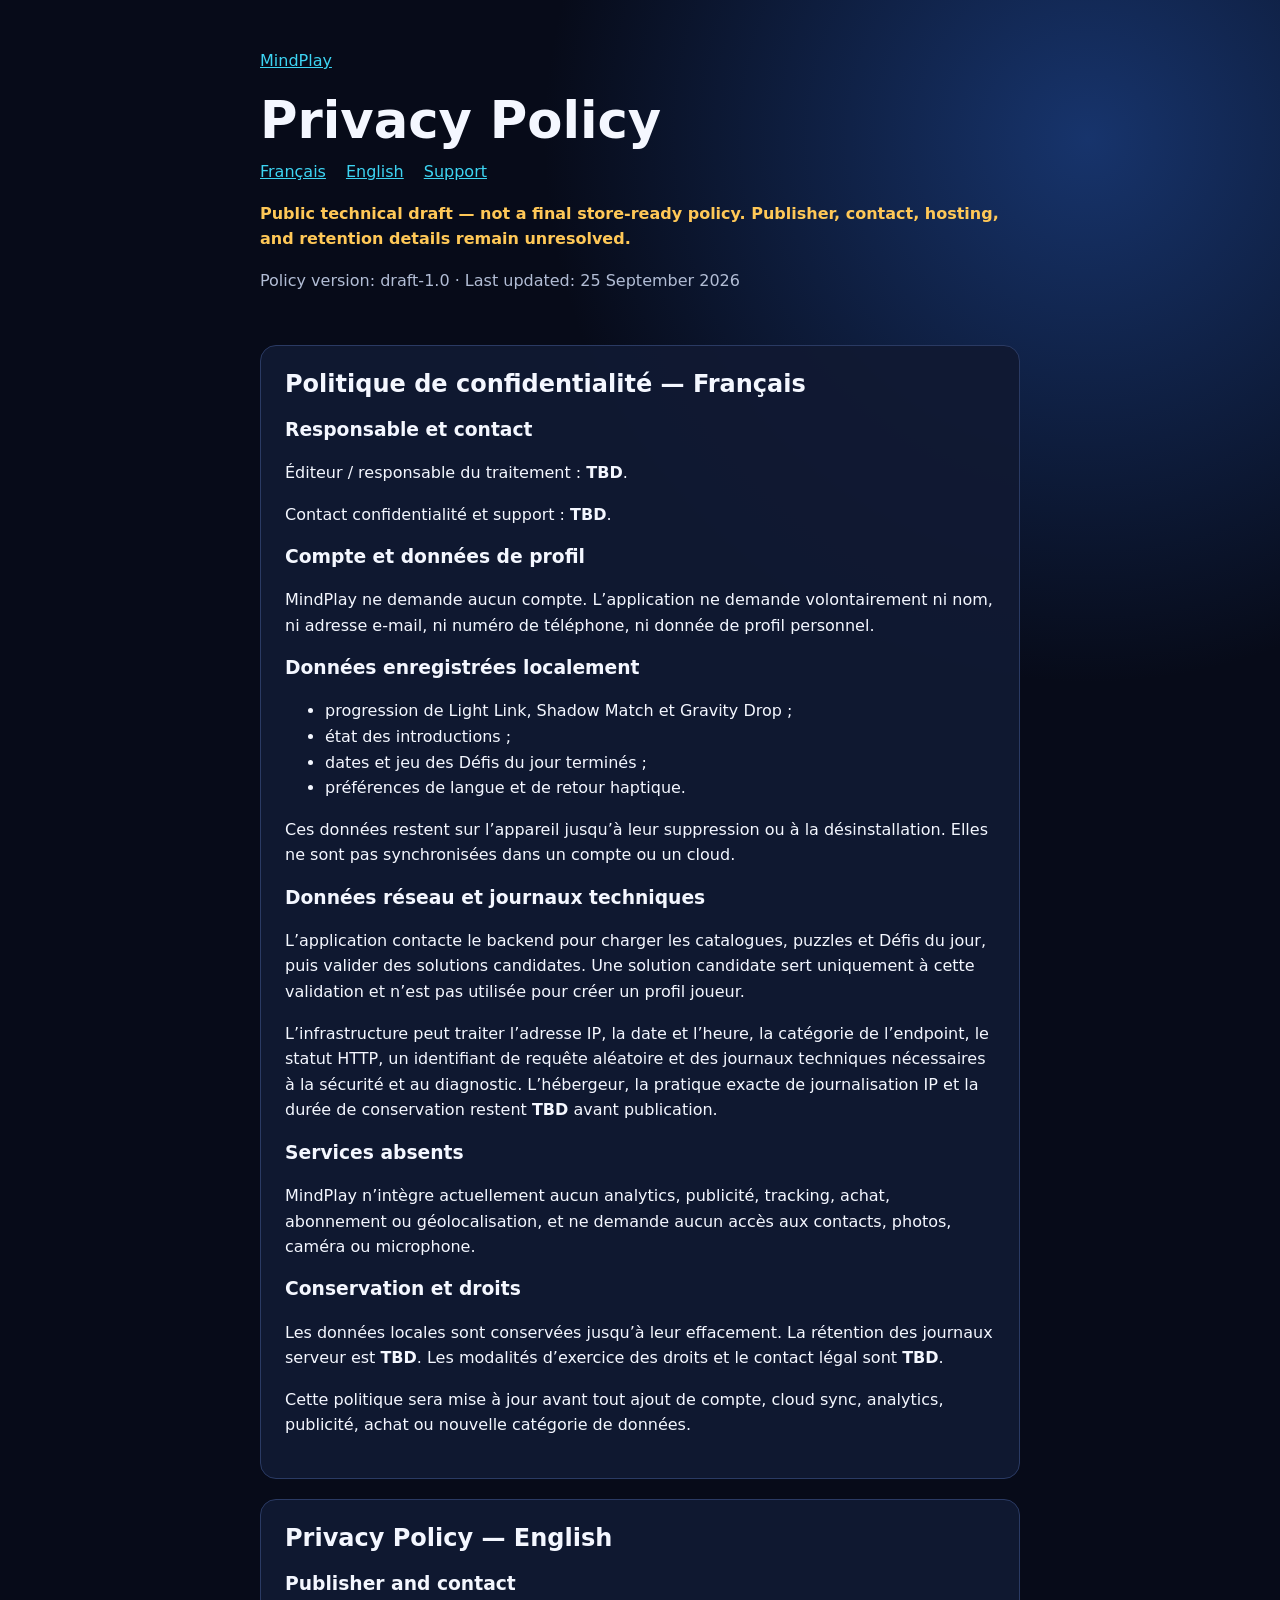
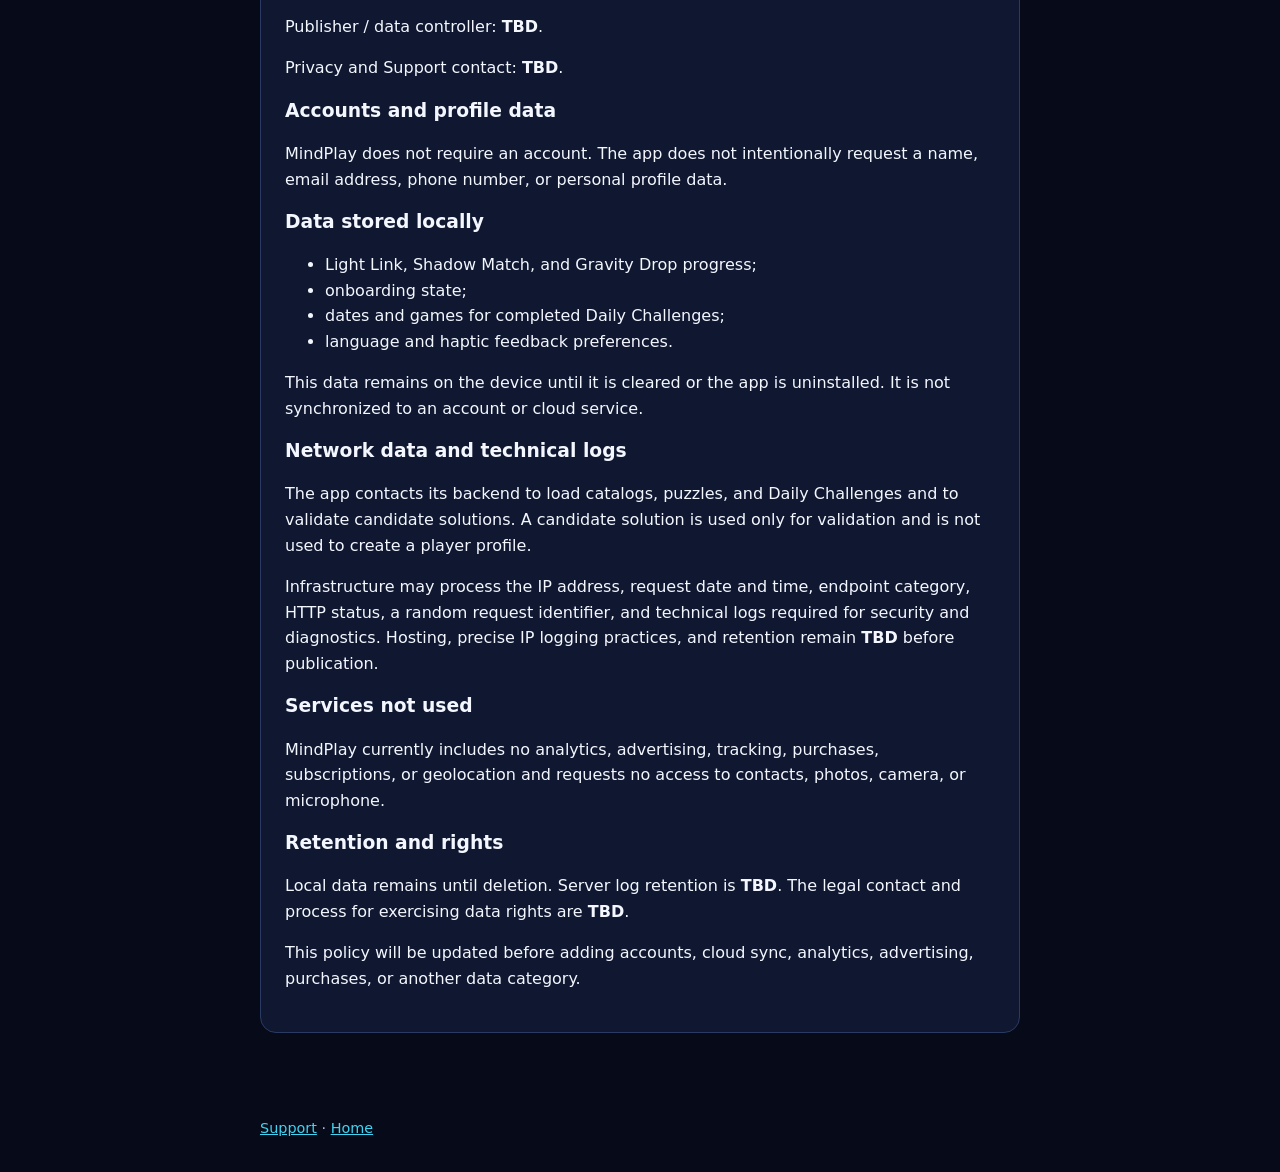
==== privacy/index.html @ 1271803f "Publish MindPlay legal and support pages" ====
<!doctype html>
<html lang="fr">
  <head>
    <meta charset="utf-8">
    <meta name="viewport" content="width=device-width, initial-scale=1">
    <meta name="description" content="Politique de confidentialité MindPlay en français et en anglais.">
    <meta name="robots" content="noindex, nofollow">
    <title>MindPlay — Privacy Policy</title>
    <link rel="stylesheet" href="../assets/styles.css">
  </head>
  <body>
    <header>
      <p class="eyebrow"><a href="../">MindPlay</a></p>
      <h1>Privacy Policy</h1>
      <nav aria-label="Legal navigation">
        <a href="#fr" hreflang="fr">Français</a>
        <a href="#en" hreflang="en">English</a>
        <a href="../support/">Support</a>
      </nav>
      <p class="status">
        Public technical draft — not a final store-ready policy. Publisher,
        contact, hosting, and retention details remain unresolved.
      </p>
      <p class="meta">Policy version: draft-1.0 · Last updated: 25 September 2026</p>
    </header>
    <main>
      <section id="fr" lang="fr">
        <h2>Politique de confidentialité — Français</h2>
        <h3>Responsable et contact</h3>
        <p>Éditeur / responsable du traitement : <strong>TBD</strong>.</p>
        <p>Contact confidentialité et support : <strong>TBD</strong>.</p>

        <h3>Compte et données de profil</h3>
        <p>
          MindPlay ne demande aucun compte. L’application ne demande
          volontairement ni nom, ni adresse e-mail, ni numéro de téléphone, ni
          donnée de profil personnel.
        </p>

        <h3>Données enregistrées localement</h3>
        <ul>
          <li>progression de Light Link, Shadow Match et Gravity Drop ;</li>
          <li>état des introductions ;</li>
          <li>dates et jeu des Défis du jour terminés ;</li>
          <li>préférences de langue et de retour haptique.</li>
        </ul>
        <p>
          Ces données restent sur l’appareil jusqu’à leur suppression ou à la
          désinstallation. Elles ne sont pas synchronisées dans un compte ou un
          cloud.
        </p>

        <h3>Données réseau et journaux techniques</h3>
        <p>
          L’application contacte le backend pour charger les catalogues,
          puzzles et Défis du jour, puis valider des solutions candidates. Une
          solution candidate sert uniquement à cette validation et n’est pas
          utilisée pour créer un profil joueur.
        </p>
        <p>
          L’infrastructure peut traiter l’adresse IP, la date et l’heure, la
          catégorie de l’endpoint, le statut HTTP, un identifiant de requête
          aléatoire et des journaux techniques nécessaires à la sécurité et au
          diagnostic. L’hébergeur, la pratique exacte de journalisation IP et
          la durée de conservation restent <strong>TBD</strong> avant publication.
        </p>

        <h3>Services absents</h3>
        <p>
          MindPlay n’intègre actuellement aucun analytics, publicité, tracking,
          achat, abonnement ou géolocalisation, et ne demande aucun accès aux
          contacts, photos, caméra ou microphone.
        </p>

        <h3>Conservation et droits</h3>
        <p>
          Les données locales sont conservées jusqu’à leur effacement. La
          rétention des journaux serveur est <strong>TBD</strong>. Les modalités
          d’exercice des droits et le contact légal sont <strong>TBD</strong>.
        </p>
        <p>
          Cette politique sera mise à jour avant tout ajout de compte, cloud
          sync, analytics, publicité, achat ou nouvelle catégorie de données.
        </p>
      </section>

      <section id="en" lang="en">
        <h2>Privacy Policy — English</h2>
        <h3>Publisher and contact</h3>
        <p>Publisher / data controller: <strong>TBD</strong>.</p>
        <p>Privacy and Support contact: <strong>TBD</strong>.</p>

        <h3>Accounts and profile data</h3>
        <p>
          MindPlay does not require an account. The app does not intentionally
          request a name, email address, phone number, or personal profile data.
        </p>

        <h3>Data stored locally</h3>
        <ul>
          <li>Light Link, Shadow Match, and Gravity Drop progress;</li>
          <li>onboarding state;</li>
          <li>dates and games for completed Daily Challenges;</li>
          <li>language and haptic feedback preferences.</li>
        </ul>
        <p>
          This data remains on the device until it is cleared or the app is
          uninstalled. It is not synchronized to an account or cloud service.
        </p>

        <h3>Network data and technical logs</h3>
        <p>
          The app contacts its backend to load catalogs, puzzles, and Daily
          Challenges and to validate candidate solutions. A candidate solution
          is used only for validation and is not used to create a player profile.
        </p>
        <p>
          Infrastructure may process the IP address, request date and time,
          endpoint category, HTTP status, a random request identifier, and
          technical logs required for security and diagnostics. Hosting,
          precise IP logging practices, and retention remain <strong>TBD</strong>
          before publication.
        </p>

        <h3>Services not used</h3>
        <p>
          MindPlay currently includes no analytics, advertising, tracking,
          purchases, subscriptions, or geolocation and requests no access to
          contacts, photos, camera, or microphone.
        </p>

        <h3>Retention and rights</h3>
        <p>
          Local data remains until deletion. Server log retention is
          <strong>TBD</strong>. The legal contact and process for exercising data
          rights are <strong>TBD</strong>.
        </p>
        <p>
          This policy will be updated before adding accounts, cloud sync,
          analytics, advertising, purchases, or another data category.
        </p>
      </section>
    </main>
    <footer><a href="../support/">Support</a> · <a href="../">Home</a></footer>
  </body>
</html>
---- assets/styles.css ----
:root {
  color-scheme: dark;
  --background: #070b19;
  --surface: #101932;
  --surface-soft: #142142;
  --text: #f4f7ff;
  --muted: #b2bdd5;
  --accent: #3dd5f3;
  --border: #2a3a63;
  --warning: #ffc857;
}

* {
  box-sizing: border-box;
}

html {
  background: var(--background);
  font-family: Inter, ui-sans-serif, system-ui, -apple-system, BlinkMacSystemFont,
    "Segoe UI", sans-serif;
  line-height: 1.6;
}

body {
  margin: 0;
  color: var(--text);
  background:
    radial-gradient(circle at 85% 5%, #17346c 0, transparent 34rem),
    var(--background);
}

a {
  color: var(--accent);
}

a:focus-visible {
  outline: 3px solid var(--warning);
  outline-offset: 3px;
}

header,
main,
footer {
  width: min(100% - 2rem, 760px);
  margin-inline: auto;
}

header {
  padding-block: 2rem 1rem;
}

nav {
  display: flex;
  flex-wrap: wrap;
  gap: 0.75rem 1.25rem;
}

main {
  padding-bottom: 3rem;
}

section,
.card {
  margin-block: 1.25rem;
  padding: clamp(1rem, 3vw, 1.5rem);
  background: color-mix(in srgb, var(--surface) 94%, transparent);
  border: 1px solid var(--border);
  border-radius: 1rem;
}

h1,
h2,
h3 {
  line-height: 1.2;
}

h1 {
  font-size: clamp(2rem, 8vw, 3.2rem);
  margin-block: 0.5rem;
}

h2 {
  margin-top: 0;
}

.eyebrow,
.meta,
footer {
  color: var(--muted);
}

.status {
  color: var(--warning);
  font-weight: 700;
}

.language-links {
  display: flex;
  gap: 1rem;
  margin-block: 1rem;
}

dt {
  font-weight: 700;
}

dd {
  margin: 0 0 1rem;
}

footer {
  padding-block: 1rem 2rem;
  font-size: 0.9rem;
}

@media (max-width: 420px) {
  header,
  main,
  footer {
    width: min(100% - 1.25rem, 760px);
  }
}
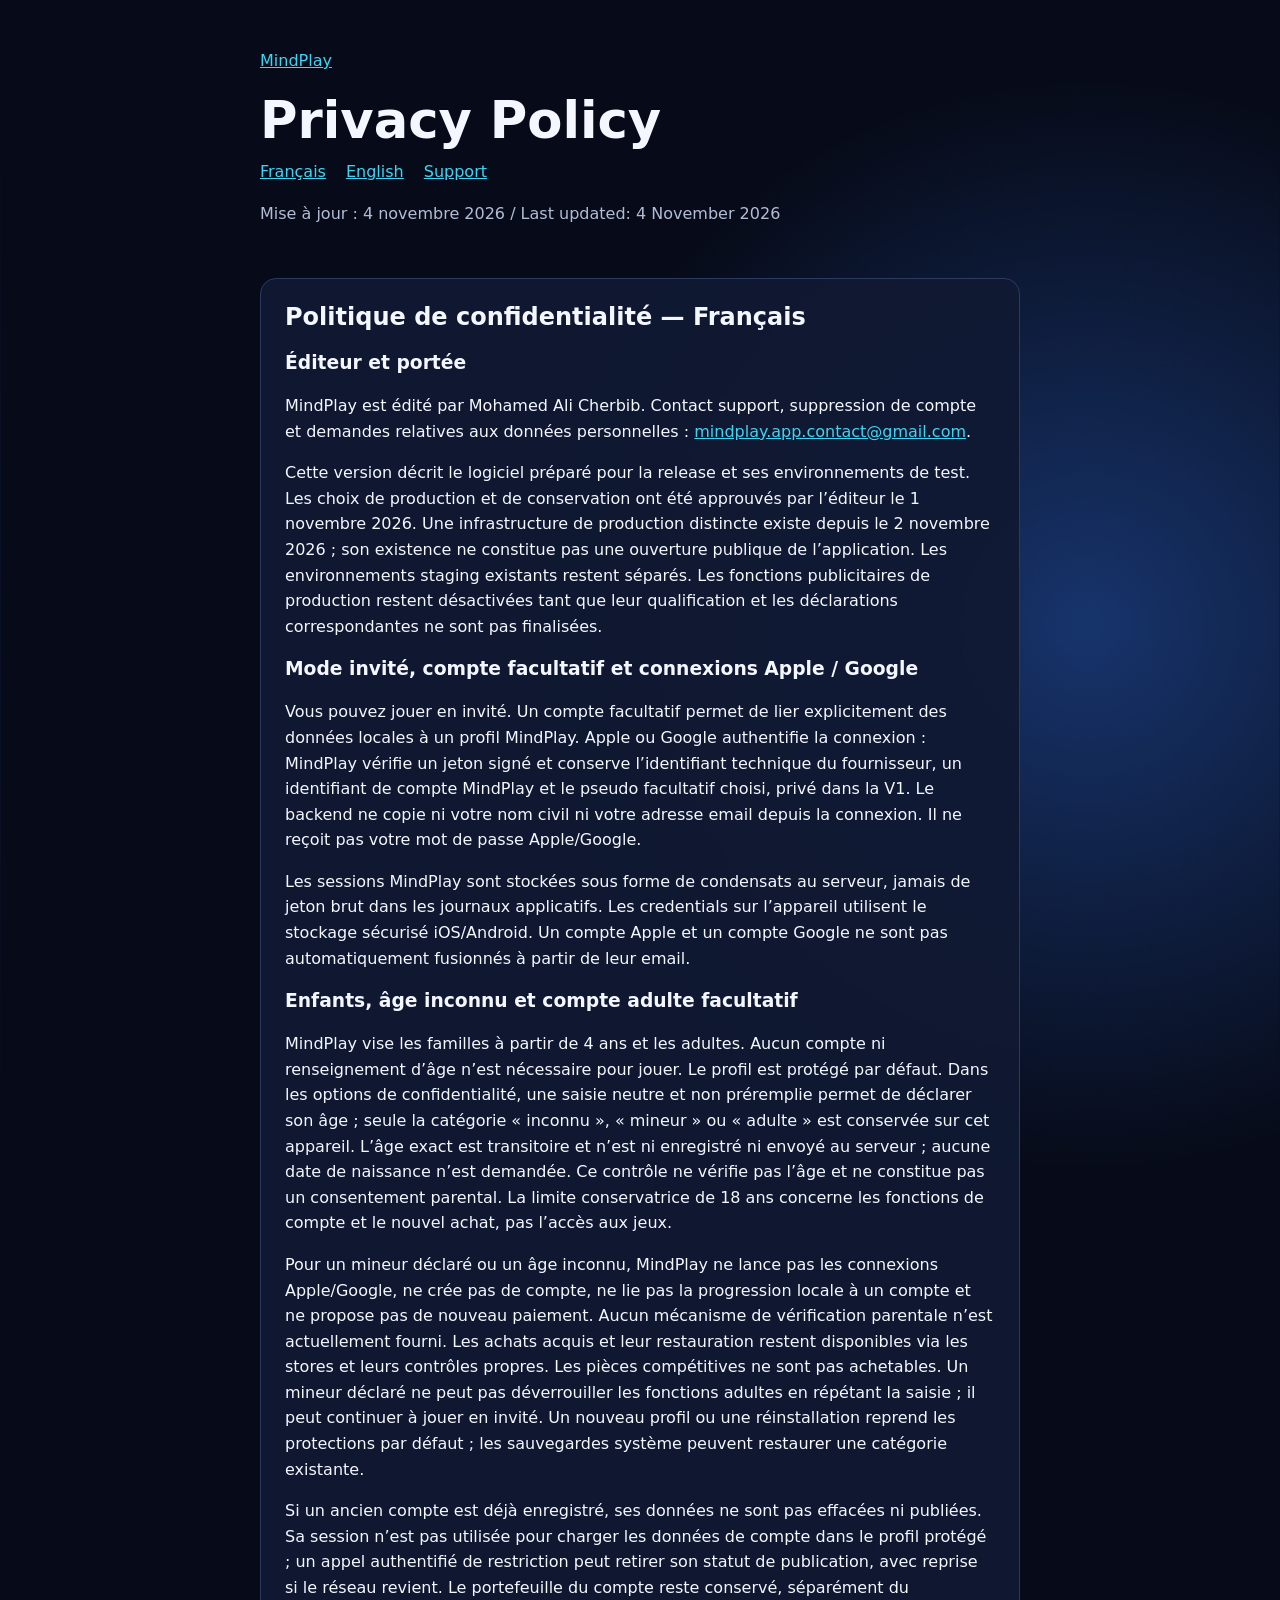
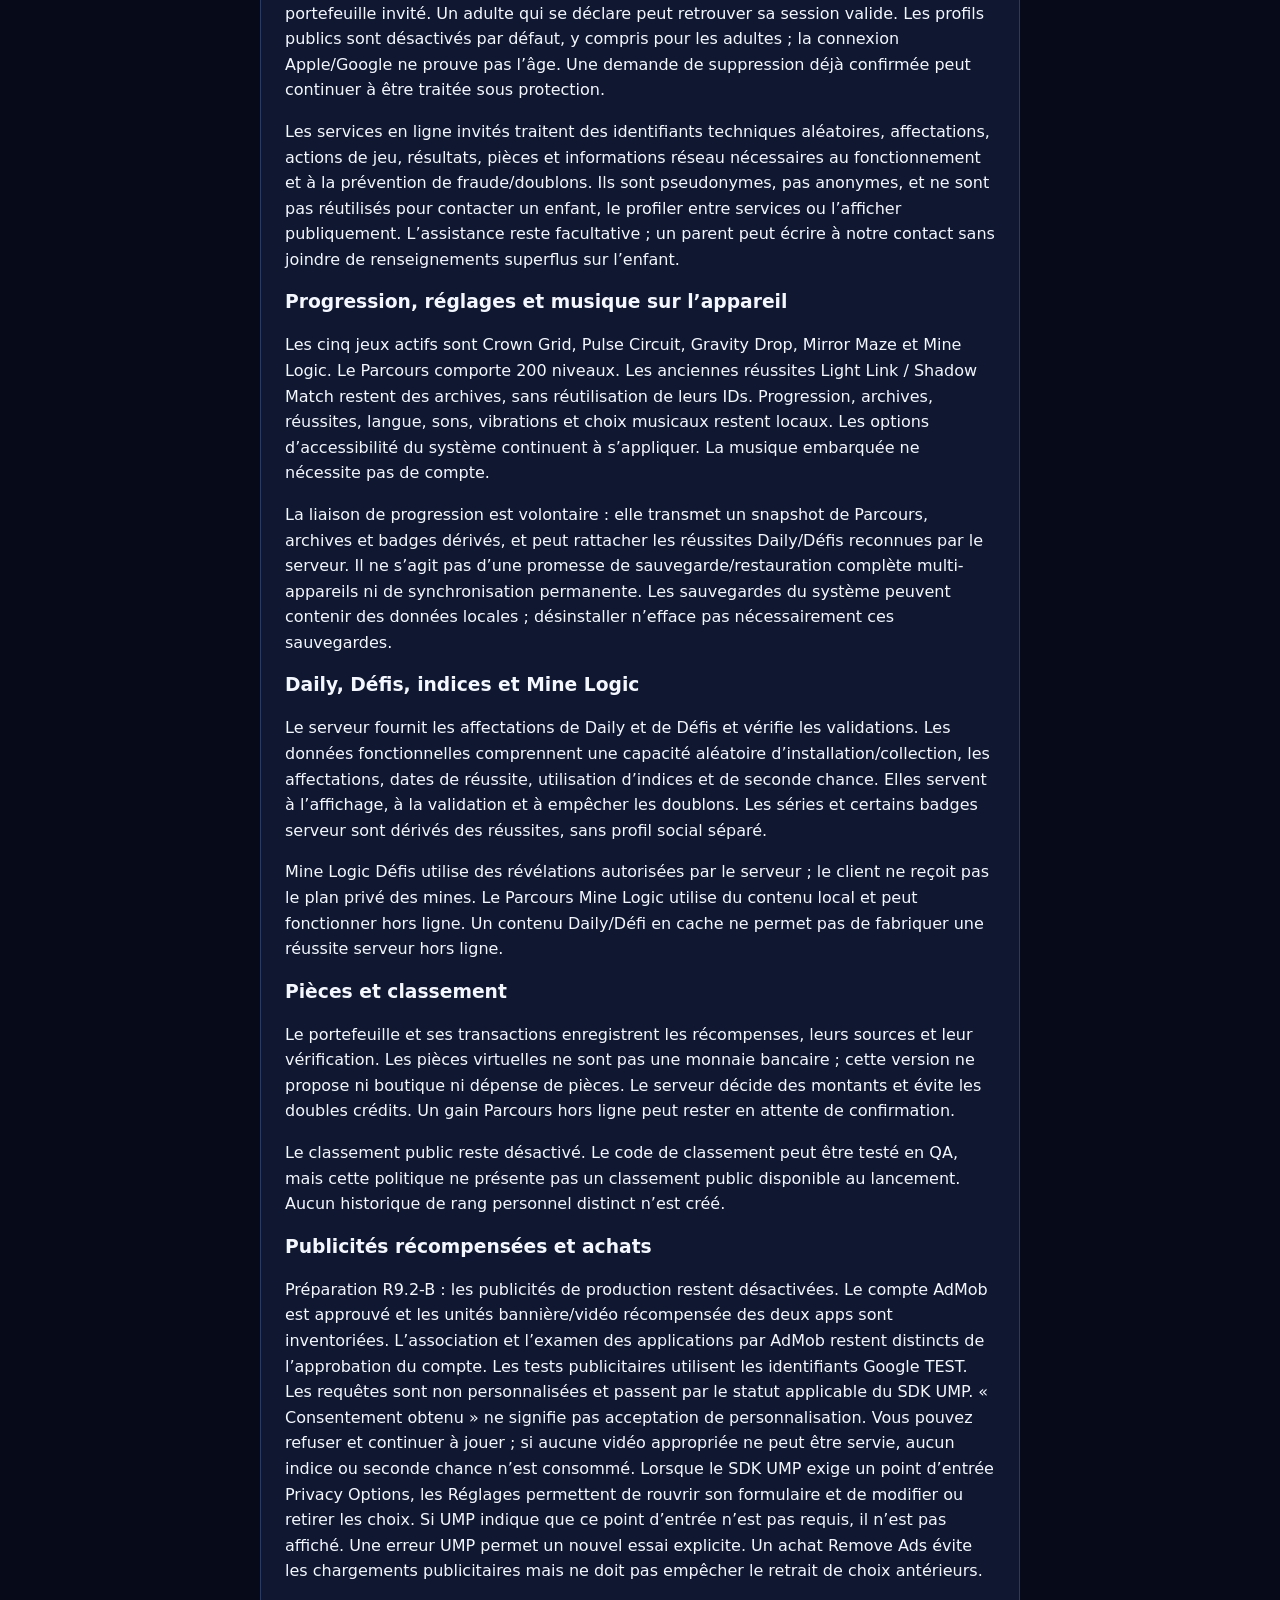
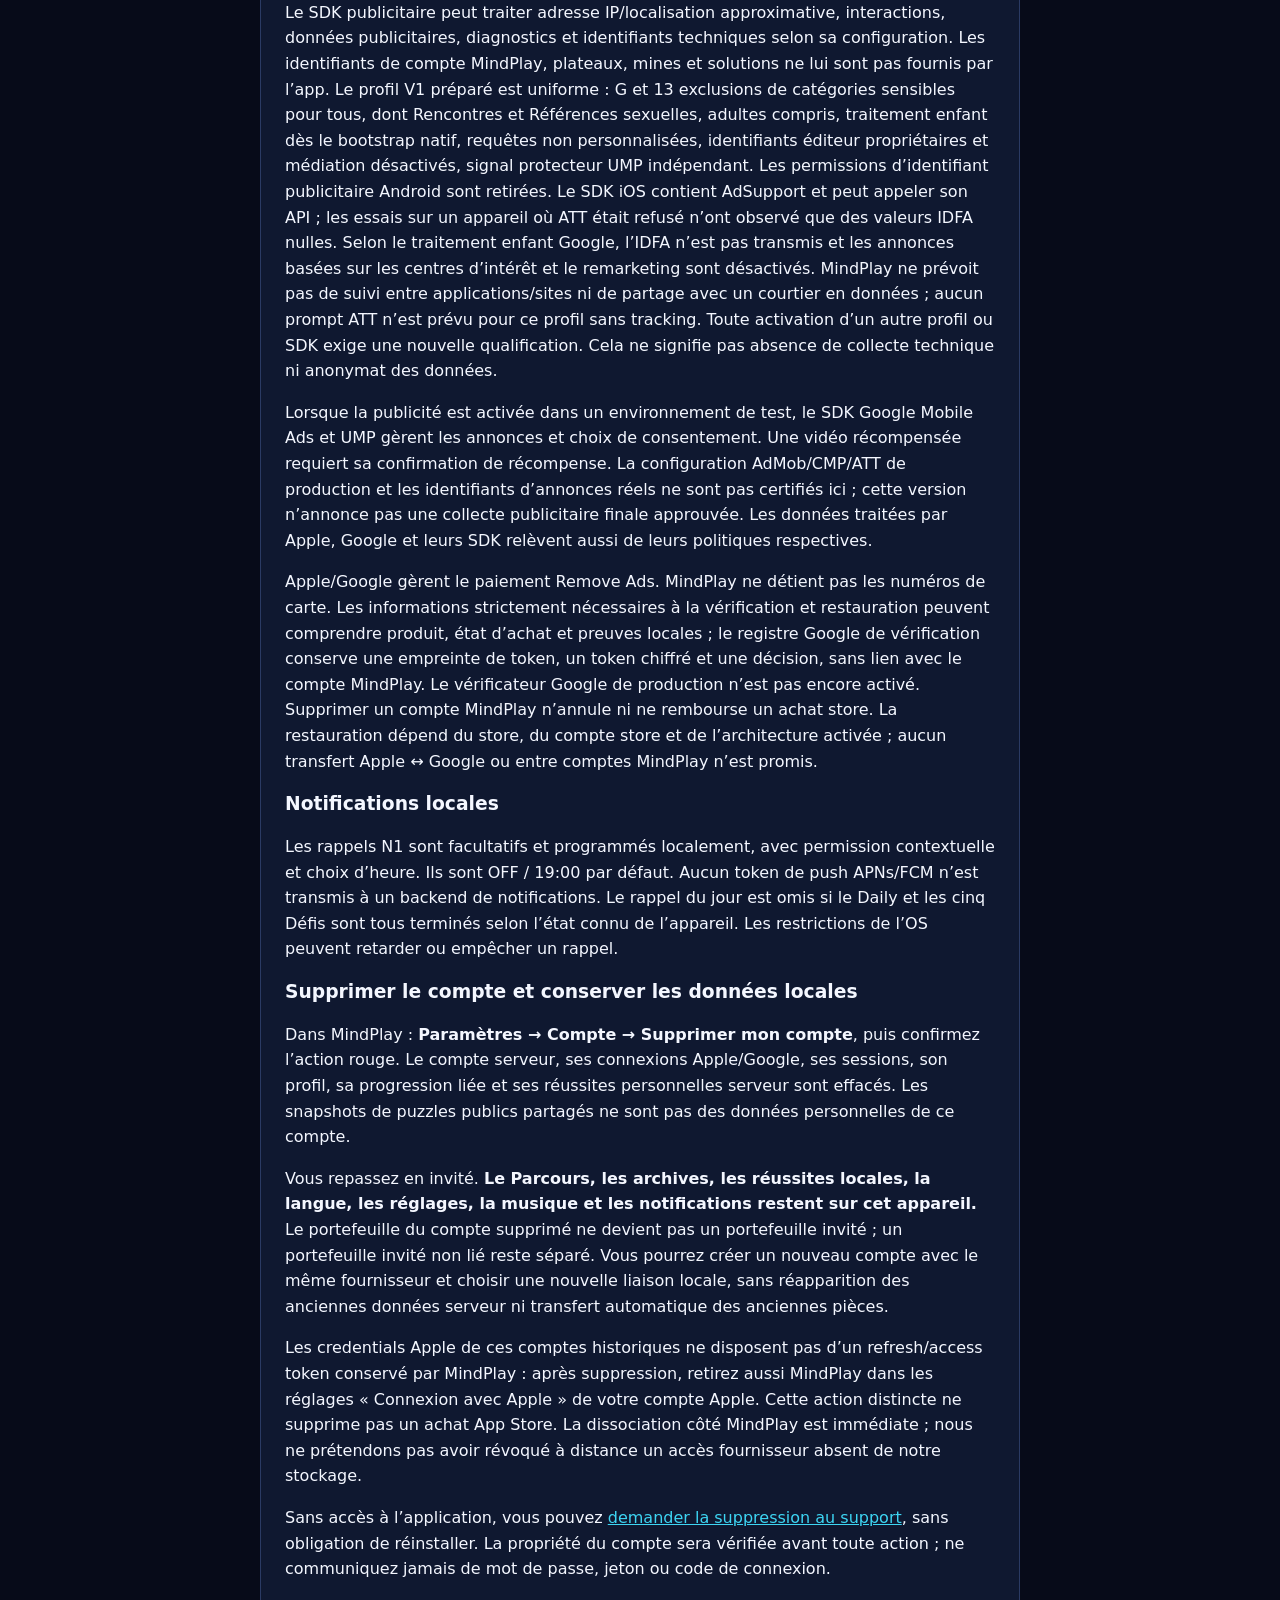
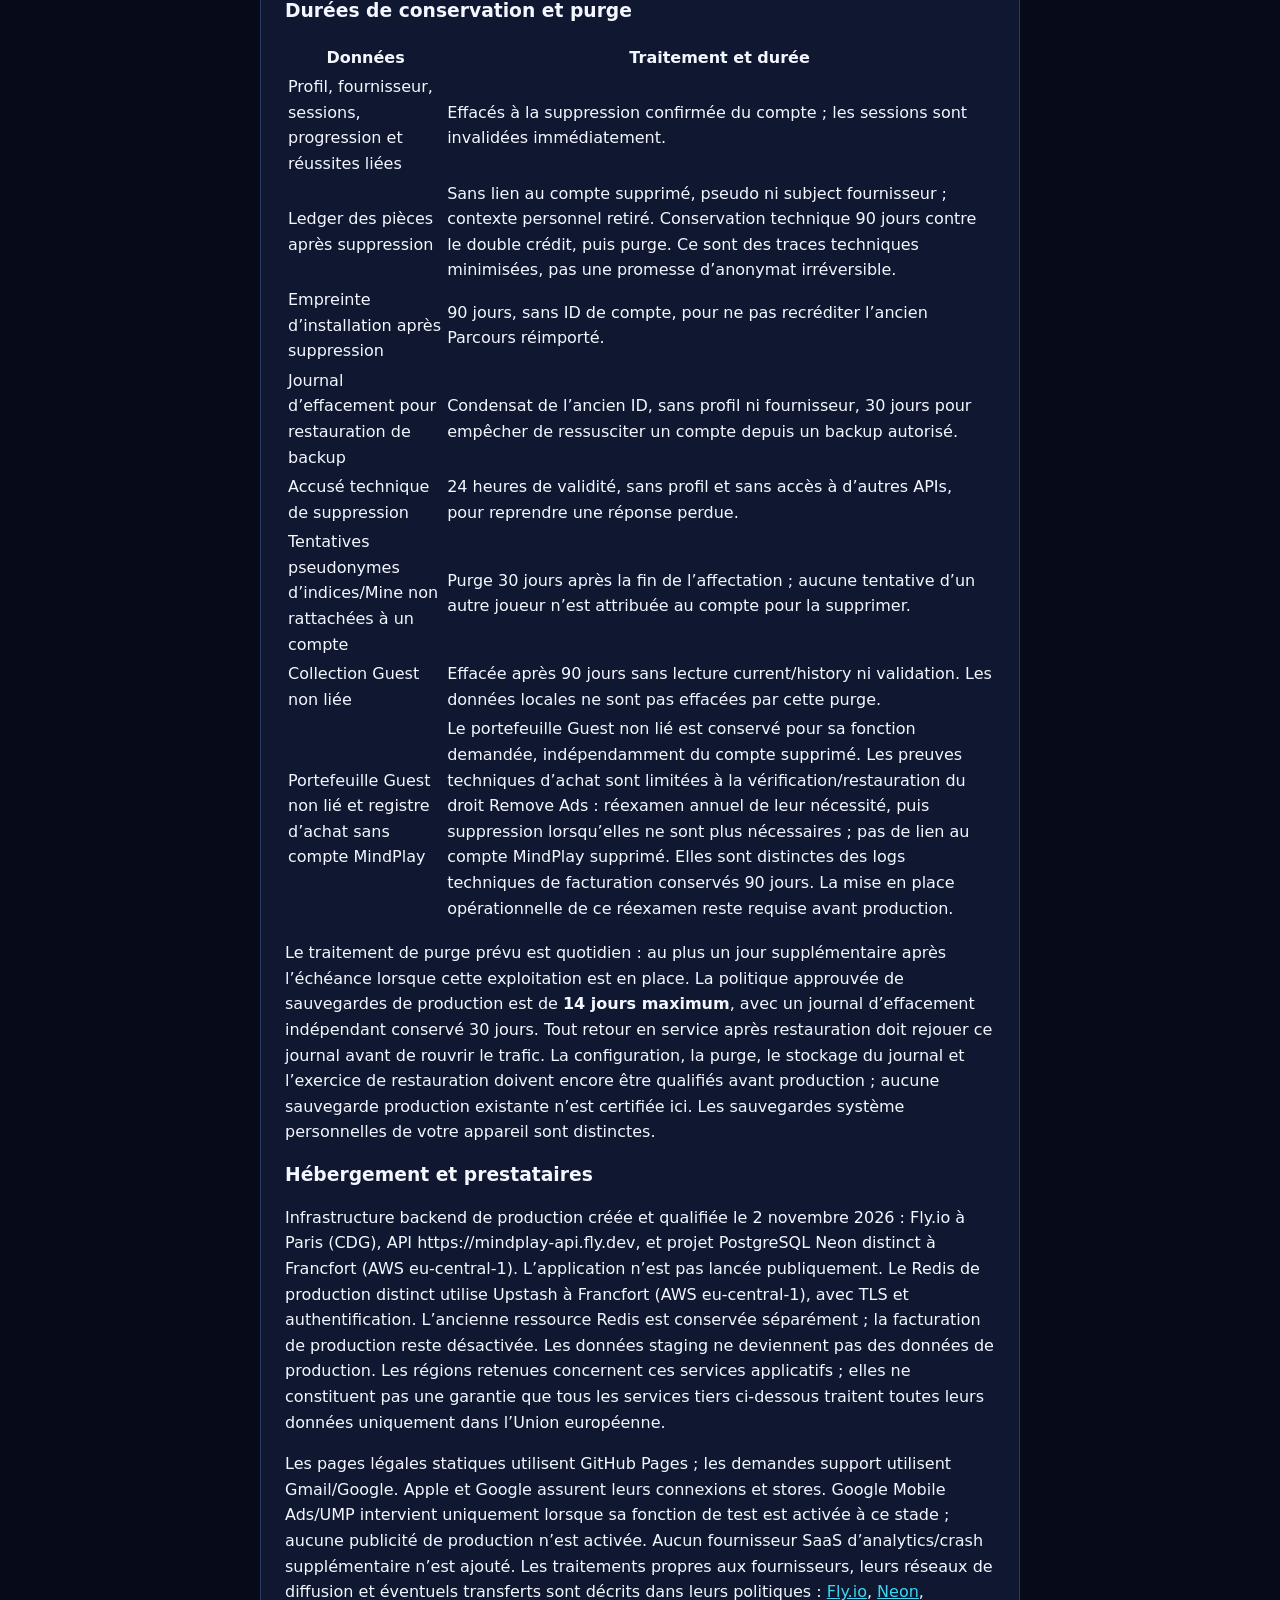
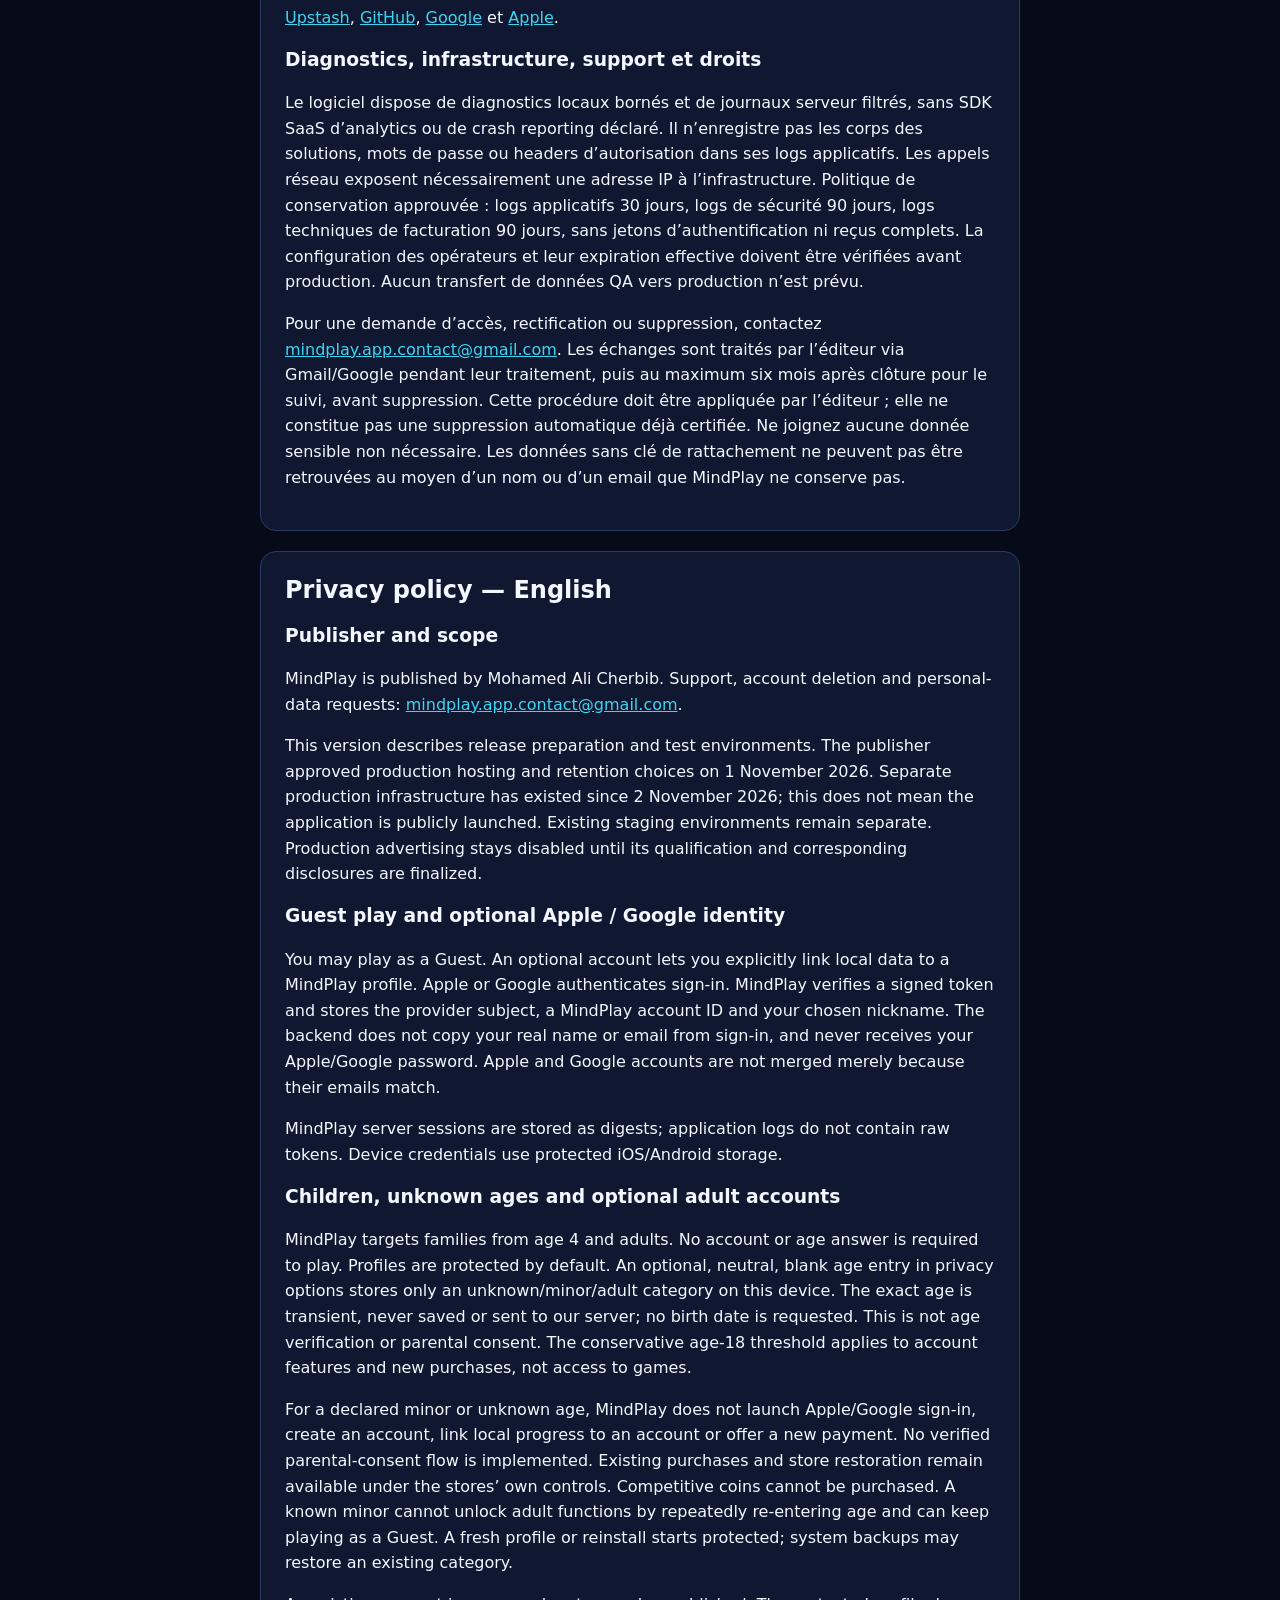
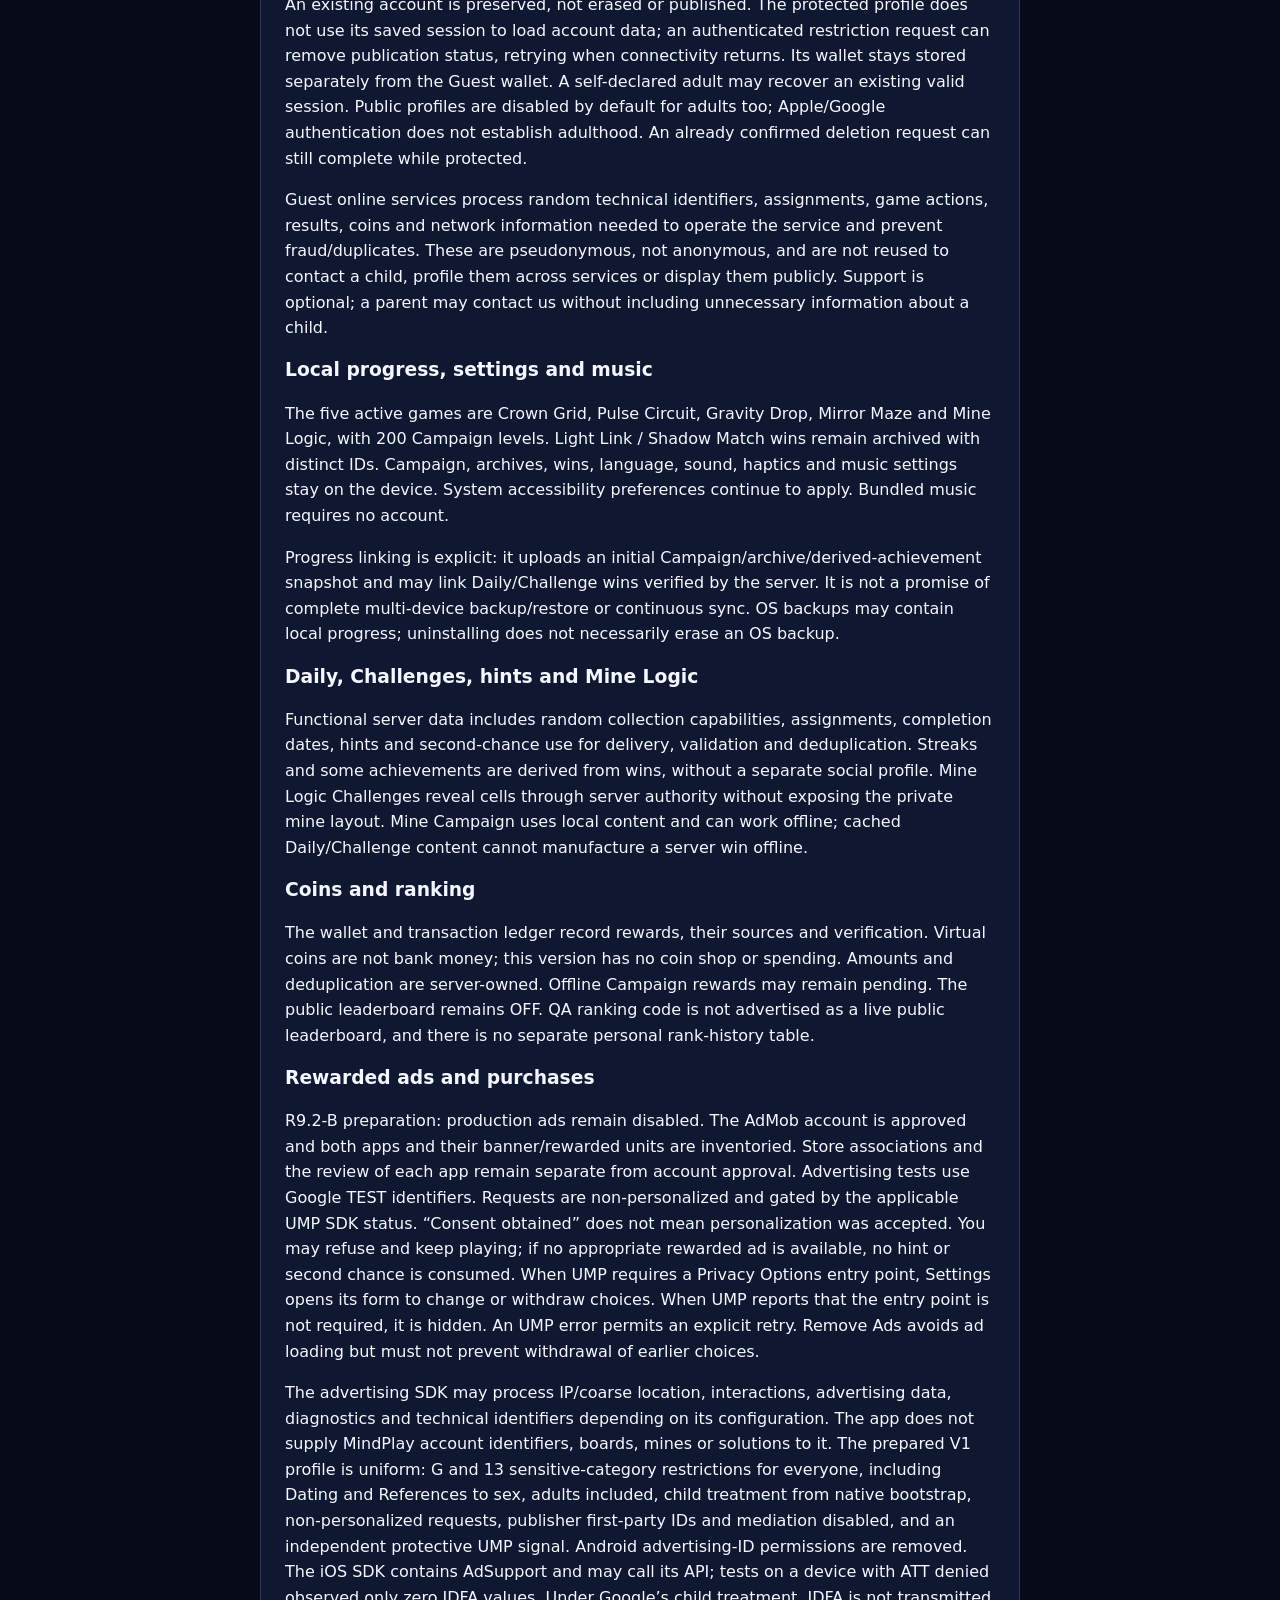
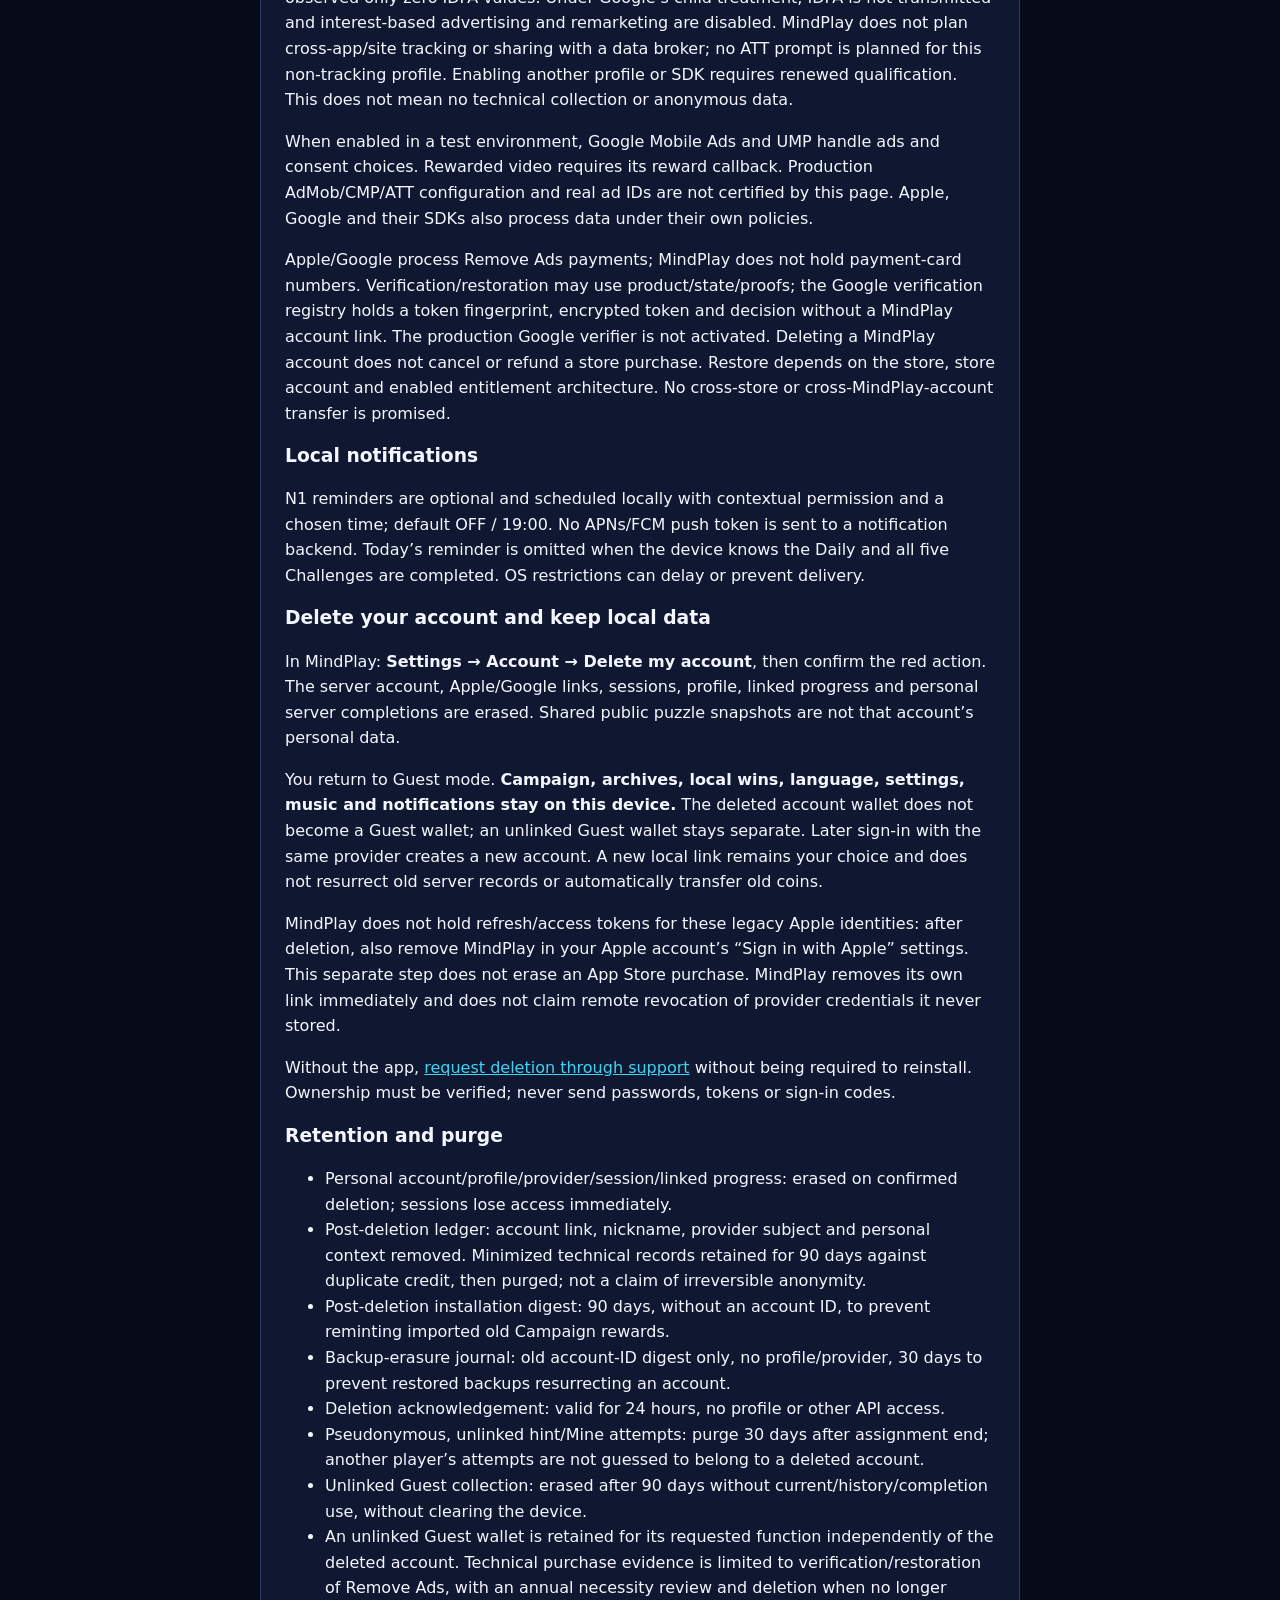
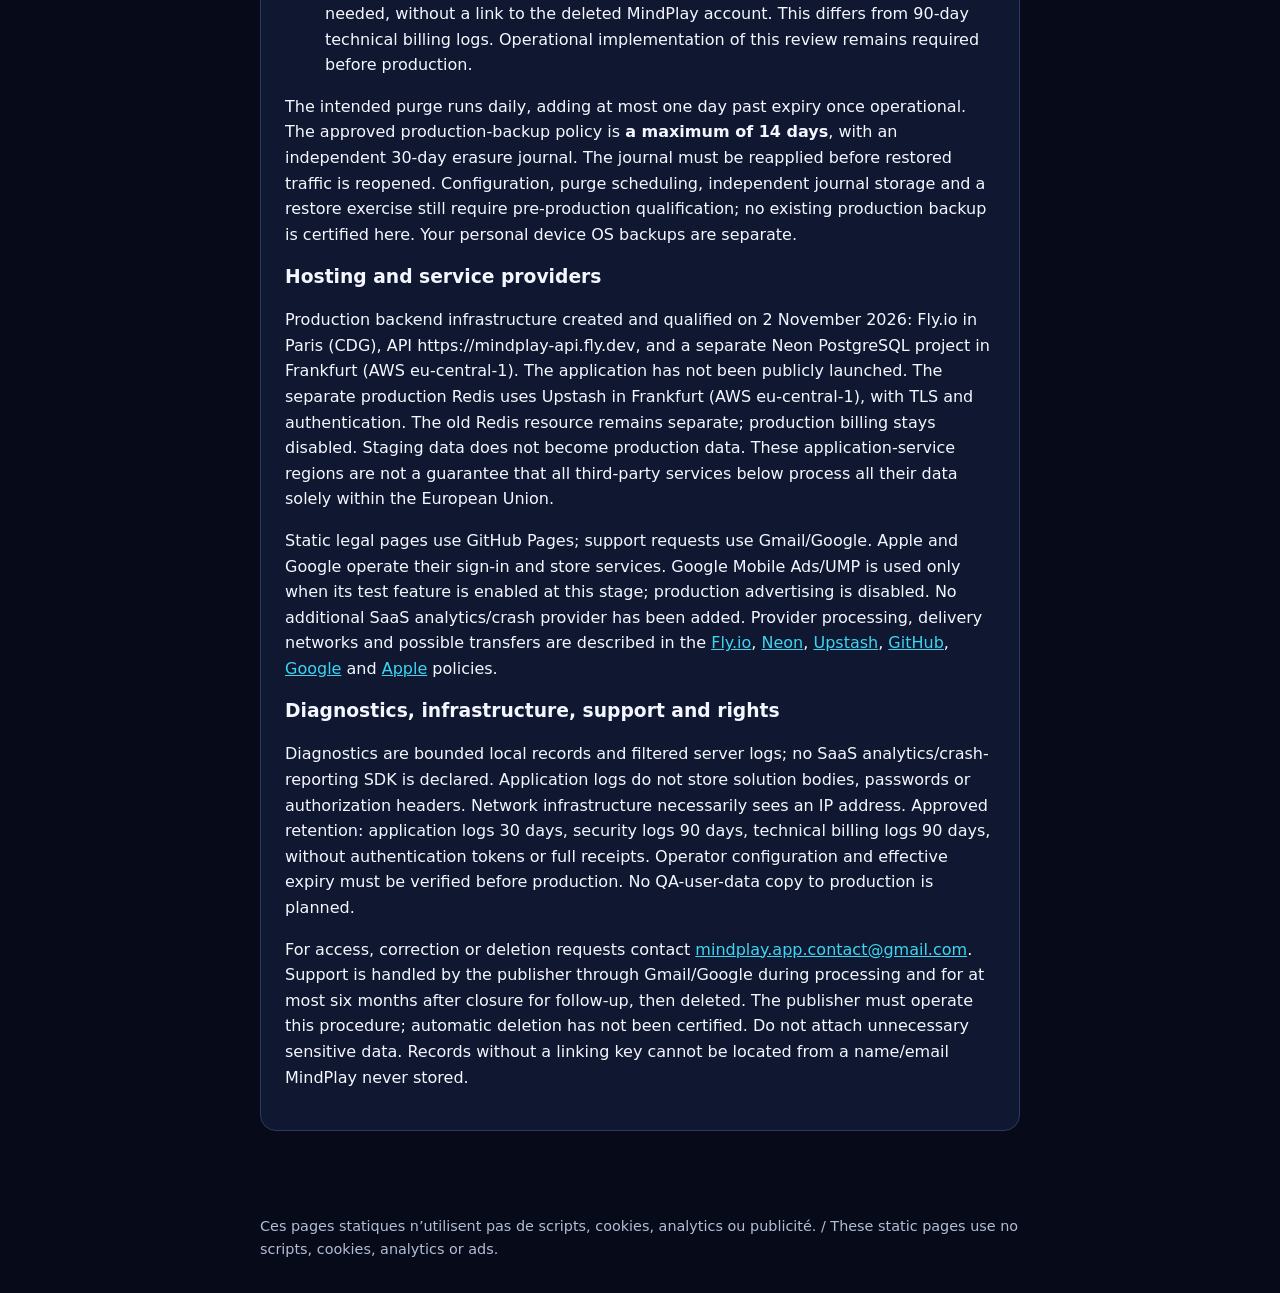
==== commit 432ab278: "docs(legal): publish final bilingual privacy and support pages" ====
--- a/privacy/index.html
+++ b/privacy/index.html
@@ -4,7 +4,8 @@
     <meta charset="utf-8">
     <meta name="viewport" content="width=device-width, initial-scale=1">
     <meta name="description" content="Politique de confidentialité MindPlay en français et en anglais.">
-    <meta name="robots" content="noindex, nofollow">
+    <meta name="robots" content="index, follow">
+    <link rel="canonical" href="https://fksrypbtmp-lgtm.github.io/mindplay-legal/privacy/">
     <title>MindPlay — Privacy Policy</title>
     <link rel="stylesheet" href="../assets/styles.css">
   </head>
@@ -12,135 +13,109 @@
     <header>
       <p class="eyebrow"><a href="../">MindPlay</a></p>
       <h1>Privacy Policy</h1>
-      <nav aria-label="Legal navigation">
+      <nav aria-label="Language and legal navigation">
         <a href="#fr" hreflang="fr">Français</a>
         <a href="#en" hreflang="en">English</a>
         <a href="../support/">Support</a>
       </nav>
-      <p class="status">
-        Public technical draft — not a final store-ready policy. Publisher,
-        contact, hosting, and retention details remain unresolved.
-      </p>
-      <p class="meta">Policy version: draft-1.0 · Last updated: 25 September 2026</p>
+      <p class="meta">Mise à jour : 4 novembre 2026 / Last updated: 4 November 2026</p>
     </header>
     <main>
-      <section id="fr" lang="fr">
-        <h2>Politique de confidentialité — Français</h2>
-        <h3>Responsable et contact</h3>
-        <p>Éditeur / responsable du traitement : <strong>TBD</strong>.</p>
-        <p>Contact confidentialité et support : <strong>TBD</strong>.</p>
-
-        <h3>Compte et données de profil</h3>
-        <p>
-          MindPlay ne demande aucun compte. L’application ne demande
-          volontairement ni nom, ni adresse e-mail, ni numéro de téléphone, ni
-          donnée de profil personnel.
-        </p>
-
-        <h3>Données enregistrées localement</h3>
-        <ul>
-          <li>progression de Light Link, Shadow Match et Gravity Drop ;</li>
-          <li>état des introductions ;</li>
-          <li>dates et jeu des Défis du jour terminés ;</li>
-          <li>préférences de langue et de retour haptique.</li>
-        </ul>
-        <p>
-          Ces données restent sur l’appareil jusqu’à leur suppression ou à la
-          désinstallation. Elles ne sont pas synchronisées dans un compte ou un
-          cloud.
-        </p>
-
-        <h3>Données réseau et journaux techniques</h3>
-        <p>
-          L’application contacte le backend pour charger les catalogues,
-          puzzles et Défis du jour, puis valider des solutions candidates. Une
-          solution candidate sert uniquement à cette validation et n’est pas
-          utilisée pour créer un profil joueur.
-        </p>
-        <p>
-          L’infrastructure peut traiter l’adresse IP, la date et l’heure, la
-          catégorie de l’endpoint, le statut HTTP, un identifiant de requête
-          aléatoire et des journaux techniques nécessaires à la sécurité et au
-          diagnostic. L’hébergeur, la pratique exacte de journalisation IP et
-          la durée de conservation restent <strong>TBD</strong> avant publication.
-        </p>
-
-        <h3>Services absents</h3>
-        <p>
-          MindPlay n’intègre actuellement aucun analytics, publicité, tracking,
-          achat, abonnement ou géolocalisation, et ne demande aucun accès aux
-          contacts, photos, caméra ou microphone.
-        </p>
-
-        <h3>Conservation et droits</h3>
-        <p>
-          Les données locales sont conservées jusqu’à leur effacement. La
-          rétention des journaux serveur est <strong>TBD</strong>. Les modalités
-          d’exercice des droits et le contact légal sont <strong>TBD</strong>.
-        </p>
-        <p>
-          Cette politique sera mise à jour avant tout ajout de compte, cloud
-          sync, analytics, publicité, achat ou nouvelle catégorie de données.
-        </p>
-      </section>
-
-      <section id="en" lang="en">
-        <h2>Privacy Policy — English</h2>
-        <h3>Publisher and contact</h3>
-        <p>Publisher / data controller: <strong>TBD</strong>.</p>
-        <p>Privacy and Support contact: <strong>TBD</strong>.</p>
-
-        <h3>Accounts and profile data</h3>
-        <p>
-          MindPlay does not require an account. The app does not intentionally
-          request a name, email address, phone number, or personal profile data.
-        </p>
-
-        <h3>Data stored locally</h3>
-        <ul>
-          <li>Light Link, Shadow Match, and Gravity Drop progress;</li>
-          <li>onboarding state;</li>
-          <li>dates and games for completed Daily Challenges;</li>
-          <li>language and haptic feedback preferences.</li>
-        </ul>
-        <p>
-          This data remains on the device until it is cleared or the app is
-          uninstalled. It is not synchronized to an account or cloud service.
-        </p>
-
-        <h3>Network data and technical logs</h3>
-        <p>
-          The app contacts its backend to load catalogs, puzzles, and Daily
-          Challenges and to validate candidate solutions. A candidate solution
-          is used only for validation and is not used to create a player profile.
-        </p>
-        <p>
-          Infrastructure may process the IP address, request date and time,
-          endpoint category, HTTP status, a random request identifier, and
-          technical logs required for security and diagnostics. Hosting,
-          precise IP logging practices, and retention remain <strong>TBD</strong>
-          before publication.
-        </p>
-
-        <h3>Services not used</h3>
-        <p>
-          MindPlay currently includes no analytics, advertising, tracking,
-          purchases, subscriptions, or geolocation and requests no access to
-          contacts, photos, camera, or microphone.
-        </p>
-
-        <h3>Retention and rights</h3>
-        <p>
-          Local data remains until deletion. Server log retention is
-          <strong>TBD</strong>. The legal contact and process for exercising data
-          rights are <strong>TBD</strong>.
-        </p>
-        <p>
-          This policy will be updated before adding accounts, cloud sync,
-          analytics, advertising, purchases, or another data category.
-        </p>
-      </section>
-    </main>
-    <footer><a href="../support/">Support</a> · <a href="../">Home</a></footer>
+<section id="fr" lang="fr">
+<h2>Politique de confidentialité — Français</h2>
+<h3>Éditeur et portée</h3><p>MindPlay est édité par Mohamed Ali Cherbib. Contact support, suppression de compte et demandes relatives aux données personnelles : <a href="mailto:mindplay.app.contact@gmail.com">mindplay.app.contact@gmail.com</a>.</p>
+<p>Cette version décrit le logiciel préparé pour la release et ses environnements de test. Les choix de production et de conservation ont été approuvés par l’éditeur le 1 novembre 2026. Une infrastructure de production distincte existe depuis le 2 novembre 2026 ; son existence ne constitue pas une ouverture publique de l’application. Les environnements staging existants restent séparés. Les fonctions publicitaires de production restent désactivées tant que leur qualification et les déclarations correspondantes ne sont pas finalisées.</p>
+<h3>Mode invité, compte facultatif et connexions Apple / Google</h3>
+<p>Vous pouvez jouer en invité. Un compte facultatif permet de lier explicitement des données locales à un profil MindPlay. Apple ou Google authentifie la connexion : MindPlay vérifie un jeton signé et conserve l’identifiant technique du fournisseur, un identifiant de compte MindPlay et le pseudo facultatif choisi, privé dans la V1. Le backend ne copie ni votre nom civil ni votre adresse email depuis la connexion. Il ne reçoit pas votre mot de passe Apple/Google.</p>
+<p>Les sessions MindPlay sont stockées sous forme de condensats au serveur, jamais de jeton brut dans les journaux applicatifs. Les credentials sur l’appareil utilisent le stockage sécurisé iOS/Android. Un compte Apple et un compte Google ne sont pas automatiquement fusionnés à partir de leur email.</p>
+<h3>Enfants, âge inconnu et compte adulte facultatif</h3>
+<p>MindPlay vise les familles à partir de 4 ans et les adultes. Aucun compte ni renseignement d’âge n’est nécessaire pour jouer. Le profil est protégé par défaut. Dans les options de confidentialité, une saisie neutre et non préremplie permet de déclarer son âge ; seule la catégorie « inconnu », « mineur » ou « adulte » est conservée sur cet appareil. L’âge exact est transitoire et n’est ni enregistré ni envoyé au serveur ; aucune date de naissance n’est demandée. Ce contrôle ne vérifie pas l’âge et ne constitue pas un consentement parental. La limite conservatrice de 18 ans concerne les fonctions de compte et le nouvel achat, pas l’accès aux jeux.</p>
+<p>Pour un mineur déclaré ou un âge inconnu, MindPlay ne lance pas les connexions Apple/Google, ne crée pas de compte, ne lie pas la progression locale à un compte et ne propose pas de nouveau paiement. Aucun mécanisme de vérification parentale n’est actuellement fourni. Les achats acquis et leur restauration restent disponibles via les stores et leurs contrôles propres. Les pièces compétitives ne sont pas achetables. Un mineur déclaré ne peut pas déverrouiller les fonctions adultes en répétant la saisie ; il peut continuer à jouer en invité. Un nouveau profil ou une réinstallation reprend les protections par défaut ; les sauvegardes système peuvent restaurer une catégorie existante.</p>
+<p>Si un ancien compte est déjà enregistré, ses données ne sont pas effacées ni publiées. Sa session n’est pas utilisée pour charger les données de compte dans le profil protégé ; un appel authentifié de restriction peut retirer son statut de publication, avec reprise si le réseau revient. Le portefeuille du compte reste conservé, séparément du portefeuille invité. Un adulte qui se déclare peut retrouver sa session valide. Les profils publics sont désactivés par défaut, y compris pour les adultes ; la connexion Apple/Google ne prouve pas l’âge. Une demande de suppression déjà confirmée peut continuer à être traitée sous protection.</p>
+<p>Les services en ligne invités traitent des identifiants techniques aléatoires, affectations, actions de jeu, résultats, pièces et informations réseau nécessaires au fonctionnement et à la prévention de fraude/doublons. Ils sont pseudonymes, pas anonymes, et ne sont pas réutilisés pour contacter un enfant, le profiler entre services ou l’afficher publiquement. L’assistance reste facultative ; un parent peut écrire à notre contact sans joindre de renseignements superflus sur l’enfant.</p>
+<h3>Progression, réglages et musique sur l’appareil</h3>
+<p>Les cinq jeux actifs sont Crown Grid, Pulse Circuit, Gravity Drop, Mirror Maze et Mine Logic. Le Parcours comporte 200 niveaux. Les anciennes réussites Light Link / Shadow Match restent des archives, sans réutilisation de leurs IDs. Progression, archives, réussites, langue, sons, vibrations et choix musicaux restent locaux. Les options d’accessibilité du système continuent à s’appliquer. La musique embarquée ne nécessite pas de compte.</p>
+<p>La liaison de progression est volontaire : elle transmet un snapshot de Parcours, archives et badges dérivés, et peut rattacher les réussites Daily/Défis reconnues par le serveur. Il ne s’agit pas d’une promesse de sauvegarde/restauration complète multi-appareils ni de synchronisation permanente. Les sauvegardes du système peuvent contenir des données locales ; désinstaller n’efface pas nécessairement ces sauvegardes.</p>
+<h3>Daily, Défis, indices et Mine Logic</h3>
+<p>Le serveur fournit les affectations de Daily et de Défis et vérifie les validations. Les données fonctionnelles comprennent une capacité aléatoire d’installation/collection, les affectations, dates de réussite, utilisation d’indices et de seconde chance. Elles servent à l’affichage, à la validation et à empêcher les doublons. Les séries et certains badges serveur sont dérivés des réussites, sans profil social séparé.</p>
+<p>Mine Logic Défis utilise des révélations autorisées par le serveur ; le client ne reçoit pas le plan privé des mines. Le Parcours Mine Logic utilise du contenu local et peut fonctionner hors ligne. Un contenu Daily/Défi en cache ne permet pas de fabriquer une réussite serveur hors ligne.</p>
+<h3>Pièces et classement</h3>
+<p>Le portefeuille et ses transactions enregistrent les récompenses, leurs sources et leur vérification. Les pièces virtuelles ne sont pas une monnaie bancaire ; cette version ne propose ni boutique ni dépense de pièces. Le serveur décide des montants et évite les doubles crédits. Un gain Parcours hors ligne peut rester en attente de confirmation.</p>
+<p>Le classement public reste désactivé. Le code de classement peut être testé en QA, mais cette politique ne présente pas un classement public disponible au lancement. Aucun historique de rang personnel distinct n’est créé.</p>
+<h3>Publicités récompensées et achats</h3>
+<p>Préparation R9.2-B : les publicités de production restent désactivées. Le compte AdMob est approuvé et les unités bannière/vidéo récompensée des deux apps sont inventoriées. L’association et l’examen des applications par AdMob restent distincts de l’approbation du compte. Les tests publicitaires utilisent les identifiants Google TEST. Les requêtes sont non personnalisées et passent par le statut applicable du SDK UMP. « Consentement obtenu » ne signifie pas acceptation de personnalisation. Vous pouvez refuser et continuer à jouer ; si aucune vidéo appropriée ne peut être servie, aucun indice ou seconde chance n’est consommé. Lorsque le SDK UMP exige un point d’entrée Privacy Options, les Réglages permettent de rouvrir son formulaire et de modifier ou retirer les choix. Si UMP indique que ce point d’entrée n’est pas requis, il n’est pas affiché. Une erreur UMP permet un nouvel essai explicite. Un achat Remove Ads évite les chargements publicitaires mais ne doit pas empêcher le retrait de choix antérieurs.</p>
+<p>Le SDK publicitaire peut traiter adresse IP/localisation approximative, interactions, données publicitaires, diagnostics et identifiants techniques selon sa configuration. Les identifiants de compte MindPlay, plateaux, mines et solutions ne lui sont pas fournis par l’app. Le profil V1 préparé est uniforme : G et 13 exclusions de catégories sensibles pour tous, dont Rencontres et Références sexuelles, adultes compris, traitement enfant dès le bootstrap natif, requêtes non personnalisées, identifiants éditeur propriétaires et médiation désactivés, signal protecteur UMP indépendant. Les permissions d’identifiant publicitaire Android sont retirées. Le SDK iOS contient AdSupport et peut appeler son API ; les essais sur un appareil où ATT était refusé n’ont observé que des valeurs IDFA nulles. Selon le traitement enfant Google, l’IDFA n’est pas transmis et les annonces basées sur les centres d’intérêt et le remarketing sont désactivés. MindPlay ne prévoit pas de suivi entre applications/sites ni de partage avec un courtier en données ; aucun prompt ATT n’est prévu pour ce profil sans tracking. Toute activation d’un autre profil ou SDK exige une nouvelle qualification. Cela ne signifie pas absence de collecte technique ni anonymat des données.</p>
+<p>Lorsque la publicité est activée dans un environnement de test, le SDK Google Mobile Ads et UMP gèrent les annonces et choix de consentement. Une vidéo récompensée requiert sa confirmation de récompense. La configuration AdMob/CMP/ATT de production et les identifiants d’annonces réels ne sont pas certifiés ici ; cette version n’annonce pas une collecte publicitaire finale approuvée. Les données traitées par Apple, Google et leurs SDK relèvent aussi de leurs politiques respectives.</p>
+<p>Apple/Google gèrent le paiement Remove Ads. MindPlay ne détient pas les numéros de carte. Les informations strictement nécessaires à la vérification et restauration peuvent comprendre produit, état d’achat et preuves locales ; le registre Google de vérification conserve une empreinte de token, un token chiffré et une décision, sans lien avec le compte MindPlay. Le vérificateur Google de production n’est pas encore activé. Supprimer un compte MindPlay n’annule ni ne rembourse un achat store. La restauration dépend du store, du compte store et de l’architecture activée ; aucun transfert Apple ↔ Google ou entre comptes MindPlay n’est promis.</p>
+<h3>Notifications locales</h3>
+<p>Les rappels N1 sont facultatifs et programmés localement, avec permission contextuelle et choix d’heure. Ils sont OFF / 19:00 par défaut. Aucun token de push APNs/FCM n’est transmis à un backend de notifications. Le rappel du jour est omis si le Daily et les cinq Défis sont tous terminés selon l’état connu de l’appareil. Les restrictions de l’OS peuvent retarder ou empêcher un rappel.</p>
+<h3 id="suppression-compte">Supprimer le compte et conserver les données locales</h3>
+<p>Dans MindPlay : <strong>Paramètres → Compte → Supprimer mon compte</strong>, puis confirmez l’action rouge. Le compte serveur, ses connexions Apple/Google, ses sessions, son profil, sa progression liée et ses réussites personnelles serveur sont effacés. Les snapshots de puzzles publics partagés ne sont pas des données personnelles de ce compte.</p>
+<p>Vous repassez en invité. <strong>Le Parcours, les archives, les réussites locales, la langue, les réglages, la musique et les notifications restent sur cet appareil.</strong> Le portefeuille du compte supprimé ne devient pas un portefeuille invité ; un portefeuille invité non lié reste séparé. Vous pourrez créer un nouveau compte avec le même fournisseur et choisir une nouvelle liaison locale, sans réapparition des anciennes données serveur ni transfert automatique des anciennes pièces.</p>
+<p>Les credentials Apple de ces comptes historiques ne disposent pas d’un refresh/access token conservé par MindPlay : après suppression, retirez aussi MindPlay dans les réglages « Connexion avec Apple » de votre compte Apple. Cette action distincte ne supprime pas un achat App Store. La dissociation côté MindPlay est immédiate ; nous ne prétendons pas avoir révoqué à distance un accès fournisseur absent de notre stockage.</p>
+<p>Sans accès à l’application, vous pouvez <a href="../support/#delete-account">demander la suppression au support</a>, sans obligation de réinstaller. La propriété du compte sera vérifiée avant toute action ; ne communiquez jamais de mot de passe, jeton ou code de connexion.</p>
+<h3>Durées de conservation et purge</h3>
+<table><thead><tr><th>Données</th><th>Traitement et durée</th></tr></thead><tbody>
+<tr><td>Profil, fournisseur, sessions, progression et réussites liées</td><td>Effacés à la suppression confirmée du compte ; les sessions sont invalidées immédiatement.</td></tr>
+<tr><td>Ledger des pièces après suppression</td><td>Sans lien au compte supprimé, pseudo ni subject fournisseur ; contexte personnel retiré. Conservation technique 90 jours contre le double crédit, puis purge. Ce sont des traces techniques minimisées, pas une promesse d’anonymat irréversible.</td></tr>
+<tr><td>Empreinte d’installation après suppression</td><td>90 jours, sans ID de compte, pour ne pas recréditer l’ancien Parcours réimporté.</td></tr>
+<tr><td>Journal d’effacement pour restauration de backup</td><td>Condensat de l’ancien ID, sans profil ni fournisseur, 30 jours pour empêcher de ressusciter un compte depuis un backup autorisé.</td></tr>
+<tr><td>Accusé technique de suppression</td><td>24 heures de validité, sans profil et sans accès à d’autres APIs, pour reprendre une réponse perdue.</td></tr>
+<tr><td>Tentatives pseudonymes d’indices/Mine non rattachées à un compte</td><td>Purge 30 jours après la fin de l’affectation ; aucune tentative d’un autre joueur n’est attribuée au compte pour la supprimer.</td></tr>
+<tr><td>Collection Guest non liée</td><td>Effacée après 90 jours sans lecture current/history ni validation. Les données locales ne sont pas effacées par cette purge.</td></tr>
+<tr><td>Portefeuille Guest non lié et registre d’achat sans compte MindPlay</td><td>Le portefeuille Guest non lié est conservé pour sa fonction demandée, indépendamment du compte supprimé. Les preuves techniques d’achat sont limitées à la vérification/restauration du droit Remove Ads : réexamen annuel de leur nécessité, puis suppression lorsqu’elles ne sont plus nécessaires ; pas de lien au compte MindPlay supprimé. Elles sont distinctes des logs techniques de facturation conservés 90 jours. La mise en place opérationnelle de ce réexamen reste requise avant production.</td></tr>
+</tbody></table>
+<p>Le traitement de purge prévu est quotidien : au plus un jour supplémentaire après l’échéance lorsque cette exploitation est en place. La politique approuvée de sauvegardes de production est de <strong>14 jours maximum</strong>, avec un journal d’effacement indépendant conservé 30 jours. Tout retour en service après restauration doit rejouer ce journal avant de rouvrir le trafic. La configuration, la purge, le stockage du journal et l’exercice de restauration doivent encore être qualifiés avant production ; aucune sauvegarde production existante n’est certifiée ici. Les sauvegardes système personnelles de votre appareil sont distinctes.</p>
+<h3>Hébergement et prestataires</h3>
+<p>Infrastructure backend de production créée et qualifiée le 2 novembre 2026 : Fly.io à Paris (CDG), API https://mindplay-api.fly.dev, et projet PostgreSQL Neon distinct à Francfort (AWS eu-central-1). L’application n’est pas lancée publiquement. Le Redis de production distinct utilise Upstash à Francfort (AWS eu-central-1), avec TLS et authentification. L’ancienne ressource Redis est conservée séparément ; la facturation de production reste désactivée. Les données staging ne deviennent pas des données de production. Les régions retenues concernent ces services applicatifs ; elles ne constituent pas une garantie que tous les services tiers ci-dessous traitent toutes leurs données uniquement dans l’Union européenne.</p>
+<p>Les pages légales statiques utilisent GitHub Pages ; les demandes support utilisent Gmail/Google. Apple et Google assurent leurs connexions et stores. Google Mobile Ads/UMP intervient uniquement lorsque sa fonction de test est activée à ce stade ; aucune publicité de production n’est activée. Aucun fournisseur SaaS d’analytics/crash supplémentaire n’est ajouté. Les traitements propres aux fournisseurs, leurs réseaux de diffusion et éventuels transferts sont décrits dans leurs politiques : <a href="https://fly.io/legal/privacy-policy/">Fly.io</a>, <a href="https://neon.com/privacy-policy">Neon</a>, <a href="https://upstash.com/trust/privacy.pdf">Upstash</a>, <a href="https://docs.github.com/en/site-policy/privacy-policies/github-general-privacy-statement">GitHub</a>, <a href="https://policies.google.com/privacy">Google</a> et <a href="https://www.apple.com/legal/privacy/">Apple</a>.</p>
+<h3>Diagnostics, infrastructure, support et droits</h3>
+<p>Le logiciel dispose de diagnostics locaux bornés et de journaux serveur filtrés, sans SDK SaaS d’analytics ou de crash reporting déclaré. Il n’enregistre pas les corps des solutions, mots de passe ou headers d’autorisation dans ses logs applicatifs. Les appels réseau exposent nécessairement une adresse IP à l’infrastructure. Politique de conservation approuvée : logs applicatifs 30 jours, logs de sécurité 90 jours, logs techniques de facturation 90 jours, sans jetons d’authentification ni reçus complets. La configuration des opérateurs et leur expiration effective doivent être vérifiées avant production. Aucun transfert de données QA vers production n’est prévu.</p>
+<p>Pour une demande d’accès, rectification ou suppression, contactez <a href="mailto:mindplay.app.contact@gmail.com">mindplay.app.contact@gmail.com</a>. Les échanges sont traités par l’éditeur via Gmail/Google pendant leur traitement, puis au maximum six mois après clôture pour le suivi, avant suppression. Cette procédure doit être appliquée par l’éditeur ; elle ne constitue pas une suppression automatique déjà certifiée. Ne joignez aucune donnée sensible non nécessaire. Les données sans clé de rattachement ne peuvent pas être retrouvées au moyen d’un nom ou d’un email que MindPlay ne conserve pas.</p>
+</section><section id="en" lang="en">
+<h2>Privacy policy — English</h2>
+<h3>Publisher and scope</h3><p>MindPlay is published by Mohamed Ali Cherbib. Support, account deletion and personal-data requests: <a href="mailto:mindplay.app.contact@gmail.com">mindplay.app.contact@gmail.com</a>.</p>
+<p>This version describes release preparation and test environments. The publisher approved production hosting and retention choices on 1 November 2026. Separate production infrastructure has existed since 2 November 2026; this does not mean the application is publicly launched. Existing staging environments remain separate. Production advertising stays disabled until its qualification and corresponding disclosures are finalized.</p>
+<h3>Guest play and optional Apple / Google identity</h3>
+<p>You may play as a Guest. An optional account lets you explicitly link local data to a MindPlay profile. Apple or Google authenticates sign-in. MindPlay verifies a signed token and stores the provider subject, a MindPlay account ID and your chosen nickname. The backend does not copy your real name or email from sign-in, and never receives your Apple/Google password. Apple and Google accounts are not merged merely because their emails match.</p>
+<p>MindPlay server sessions are stored as digests; application logs do not contain raw tokens. Device credentials use protected iOS/Android storage.</p>
+<h3>Children, unknown ages and optional adult accounts</h3>
+<p>MindPlay targets families from age 4 and adults. No account or age answer is required to play. Profiles are protected by default. An optional, neutral, blank age entry in privacy options stores only an unknown/minor/adult category on this device. The exact age is transient, never saved or sent to our server; no birth date is requested. This is not age verification or parental consent. The conservative age-18 threshold applies to account features and new purchases, not access to games.</p>
+<p>For a declared minor or unknown age, MindPlay does not launch Apple/Google sign-in, create an account, link local progress to an account or offer a new payment. No verified parental-consent flow is implemented. Existing purchases and store restoration remain available under the stores’ own controls. Competitive coins cannot be purchased. A known minor cannot unlock adult functions by repeatedly re-entering age and can keep playing as a Guest. A fresh profile or reinstall starts protected; system backups may restore an existing category.</p>
+<p>An existing account is preserved, not erased or published. The protected profile does not use its saved session to load account data; an authenticated restriction request can remove publication status, retrying when connectivity returns. Its wallet stays stored separately from the Guest wallet. A self-declared adult may recover an existing valid session. Public profiles are disabled by default for adults too; Apple/Google authentication does not establish adulthood. An already confirmed deletion request can still complete while protected.</p>
+<p>Guest online services process random technical identifiers, assignments, game actions, results, coins and network information needed to operate the service and prevent fraud/duplicates. These are pseudonymous, not anonymous, and are not reused to contact a child, profile them across services or display them publicly. Support is optional; a parent may contact us without including unnecessary information about a child.</p>
+<h3>Local progress, settings and music</h3>
+<p>The five active games are Crown Grid, Pulse Circuit, Gravity Drop, Mirror Maze and Mine Logic, with 200 Campaign levels. Light Link / Shadow Match wins remain archived with distinct IDs. Campaign, archives, wins, language, sound, haptics and music settings stay on the device. System accessibility preferences continue to apply. Bundled music requires no account.</p>
+<p>Progress linking is explicit: it uploads an initial Campaign/archive/derived-achievement snapshot and may link Daily/Challenge wins verified by the server. It is not a promise of complete multi-device backup/restore or continuous sync. OS backups may contain local progress; uninstalling does not necessarily erase an OS backup.</p>
+<h3>Daily, Challenges, hints and Mine Logic</h3>
+<p>Functional server data includes random collection capabilities, assignments, completion dates, hints and second-chance use for delivery, validation and deduplication. Streaks and some achievements are derived from wins, without a separate social profile. Mine Logic Challenges reveal cells through server authority without exposing the private mine layout. Mine Campaign uses local content and can work offline; cached Daily/Challenge content cannot manufacture a server win offline.</p>
+<h3>Coins and ranking</h3><p>The wallet and transaction ledger record rewards, their sources and verification. Virtual coins are not bank money; this version has no coin shop or spending. Amounts and deduplication are server-owned. Offline Campaign rewards may remain pending. The public leaderboard remains OFF. QA ranking code is not advertised as a live public leaderboard, and there is no separate personal rank-history table.</p>
+<h3>Rewarded ads and purchases</h3>
+<p>R9.2-B preparation: production ads remain disabled. The AdMob account is approved and both apps and their banner/rewarded units are inventoried. Store associations and the review of each app remain separate from account approval. Advertising tests use Google TEST identifiers. Requests are non-personalized and gated by the applicable UMP SDK status. “Consent obtained” does not mean personalization was accepted. You may refuse and keep playing; if no appropriate rewarded ad is available, no hint or second chance is consumed. When UMP requires a Privacy Options entry point, Settings opens its form to change or withdraw choices. When UMP reports that the entry point is not required, it is hidden. An UMP error permits an explicit retry. Remove Ads avoids ad loading but must not prevent withdrawal of earlier choices.</p>
+<p>The advertising SDK may process IP/coarse location, interactions, advertising data, diagnostics and technical identifiers depending on its configuration. The app does not supply MindPlay account identifiers, boards, mines or solutions to it. The prepared V1 profile is uniform: G and 13 sensitive-category restrictions for everyone, including Dating and References to sex, adults included, child treatment from native bootstrap, non-personalized requests, publisher first-party IDs and mediation disabled, and an independent protective UMP signal. Android advertising-ID permissions are removed. The iOS SDK contains AdSupport and may call its API; tests on a device with ATT denied observed only zero IDFA values. Under Google’s child treatment, IDFA is not transmitted and interest-based advertising and remarketing are disabled. MindPlay does not plan cross-app/site tracking or sharing with a data broker; no ATT prompt is planned for this non-tracking profile. Enabling another profile or SDK requires renewed qualification. This does not mean no technical collection or anonymous data.</p><p>When enabled in a test environment, Google Mobile Ads and UMP handle ads and consent choices. Rewarded video requires its reward callback. Production AdMob/CMP/ATT configuration and real ad IDs are not certified by this page. Apple, Google and their SDKs also process data under their own policies.</p>
+<p>Apple/Google process Remove Ads payments; MindPlay does not hold payment-card numbers. Verification/restoration may use product/state/proofs; the Google verification registry holds a token fingerprint, encrypted token and decision without a MindPlay account link. The production Google verifier is not activated. Deleting a MindPlay account does not cancel or refund a store purchase. Restore depends on the store, store account and enabled entitlement architecture. No cross-store or cross-MindPlay-account transfer is promised.</p>
+<h3>Local notifications</h3><p>N1 reminders are optional and scheduled locally with contextual permission and a chosen time; default OFF / 19:00. No APNs/FCM push token is sent to a notification backend. Today’s reminder is omitted when the device knows the Daily and all five Challenges are completed. OS restrictions can delay or prevent delivery.</p>
+<h3 id="delete-account">Delete your account and keep local data</h3><p>In MindPlay: <strong>Settings → Account → Delete my account</strong>, then confirm the red action. The server account, Apple/Google links, sessions, profile, linked progress and personal server completions are erased. Shared public puzzle snapshots are not that account’s personal data.</p>
+<p>You return to Guest mode. <strong>Campaign, archives, local wins, language, settings, music and notifications stay on this device.</strong> The deleted account wallet does not become a Guest wallet; an unlinked Guest wallet stays separate. Later sign-in with the same provider creates a new account. A new local link remains your choice and does not resurrect old server records or automatically transfer old coins.</p>
+<p>MindPlay does not hold refresh/access tokens for these legacy Apple identities: after deletion, also remove MindPlay in your Apple account’s “Sign in with Apple” settings. This separate step does not erase an App Store purchase. MindPlay removes its own link immediately and does not claim remote revocation of provider credentials it never stored.</p>
+<p>Without the app, <a href="../support/#delete-account-en">request deletion through support</a> without being required to reinstall. Ownership must be verified; never send passwords, tokens or sign-in codes.</p>
+<h3>Retention and purge</h3><ul>
+<li>Personal account/profile/provider/session/linked progress: erased on confirmed deletion; sessions lose access immediately.</li>
+<li>Post-deletion ledger: account link, nickname, provider subject and personal context removed. Minimized technical records retained for 90 days against duplicate credit, then purged; not a claim of irreversible anonymity.</li>
+<li>Post-deletion installation digest: 90 days, without an account ID, to prevent reminting imported old Campaign rewards.</li>
+<li>Backup-erasure journal: old account-ID digest only, no profile/provider, 30 days to prevent restored backups resurrecting an account.</li>
+<li>Deletion acknowledgement: valid for 24 hours, no profile or other API access.</li>
+<li>Pseudonymous, unlinked hint/Mine attempts: purge 30 days after assignment end; another player’s attempts are not guessed to belong to a deleted account.</li>
+<li>Unlinked Guest collection: erased after 90 days without current/history/completion use, without clearing the device.</li>
+<li>An unlinked Guest wallet is retained for its requested function independently of the deleted account. Technical purchase evidence is limited to verification/restoration of Remove Ads, with an annual necessity review and deletion when no longer needed, without a link to the deleted MindPlay account. This differs from 90-day technical billing logs. Operational implementation of this review remains required before production.</li>
+</ul><p>The intended purge runs daily, adding at most one day past expiry once operational. The approved production-backup policy is <strong>a maximum of 14 days</strong>, with an independent 30-day erasure journal. The journal must be reapplied before restored traffic is reopened. Configuration, purge scheduling, independent journal storage and a restore exercise still require pre-production qualification; no existing production backup is certified here. Your personal device OS backups are separate.</p>
+<h3>Hosting and service providers</h3>
+<p>Production backend infrastructure created and qualified on 2 November 2026: Fly.io in Paris (CDG), API https://mindplay-api.fly.dev, and a separate Neon PostgreSQL project in Frankfurt (AWS eu-central-1). The application has not been publicly launched. The separate production Redis uses Upstash in Frankfurt (AWS eu-central-1), with TLS and authentication. The old Redis resource remains separate; production billing stays disabled. Staging data does not become production data. These application-service regions are not a guarantee that all third-party services below process all their data solely within the European Union.</p>
+<p>Static legal pages use GitHub Pages; support requests use Gmail/Google. Apple and Google operate their sign-in and store services. Google Mobile Ads/UMP is used only when its test feature is enabled at this stage; production advertising is disabled. No additional SaaS analytics/crash provider has been added. Provider processing, delivery networks and possible transfers are described in the <a href="https://fly.io/legal/privacy-policy/">Fly.io</a>, <a href="https://neon.com/privacy-policy">Neon</a>, <a href="https://upstash.com/trust/privacy.pdf">Upstash</a>, <a href="https://docs.github.com/en/site-policy/privacy-policies/github-general-privacy-statement">GitHub</a>, <a href="https://policies.google.com/privacy">Google</a> and <a href="https://www.apple.com/legal/privacy/">Apple</a> policies.</p>
+<h3>Diagnostics, infrastructure, support and rights</h3><p>Diagnostics are bounded local records and filtered server logs; no SaaS analytics/crash-reporting SDK is declared. Application logs do not store solution bodies, passwords or authorization headers. Network infrastructure necessarily sees an IP address. Approved retention: application logs 30 days, security logs 90 days, technical billing logs 90 days, without authentication tokens or full receipts. Operator configuration and effective expiry must be verified before production. No QA-user-data copy to production is planned.</p>
+<p>For access, correction or deletion requests contact <a href="mailto:mindplay.app.contact@gmail.com">mindplay.app.contact@gmail.com</a>. Support is handled by the publisher through Gmail/Google during processing and for at most six months after closure for follow-up, then deleted. The publisher must operate this procedure; automatic deletion has not been certified. Do not attach unnecessary sensitive data. Records without a linking key cannot be located from a name/email MindPlay never stored.</p>
+</section>
+</main>
+    <footer>Ces pages statiques n’utilisent pas de scripts, cookies, analytics ou publicité. / These static pages use no scripts, cookies, analytics or ads.</footer>
   </body>
 </html>
